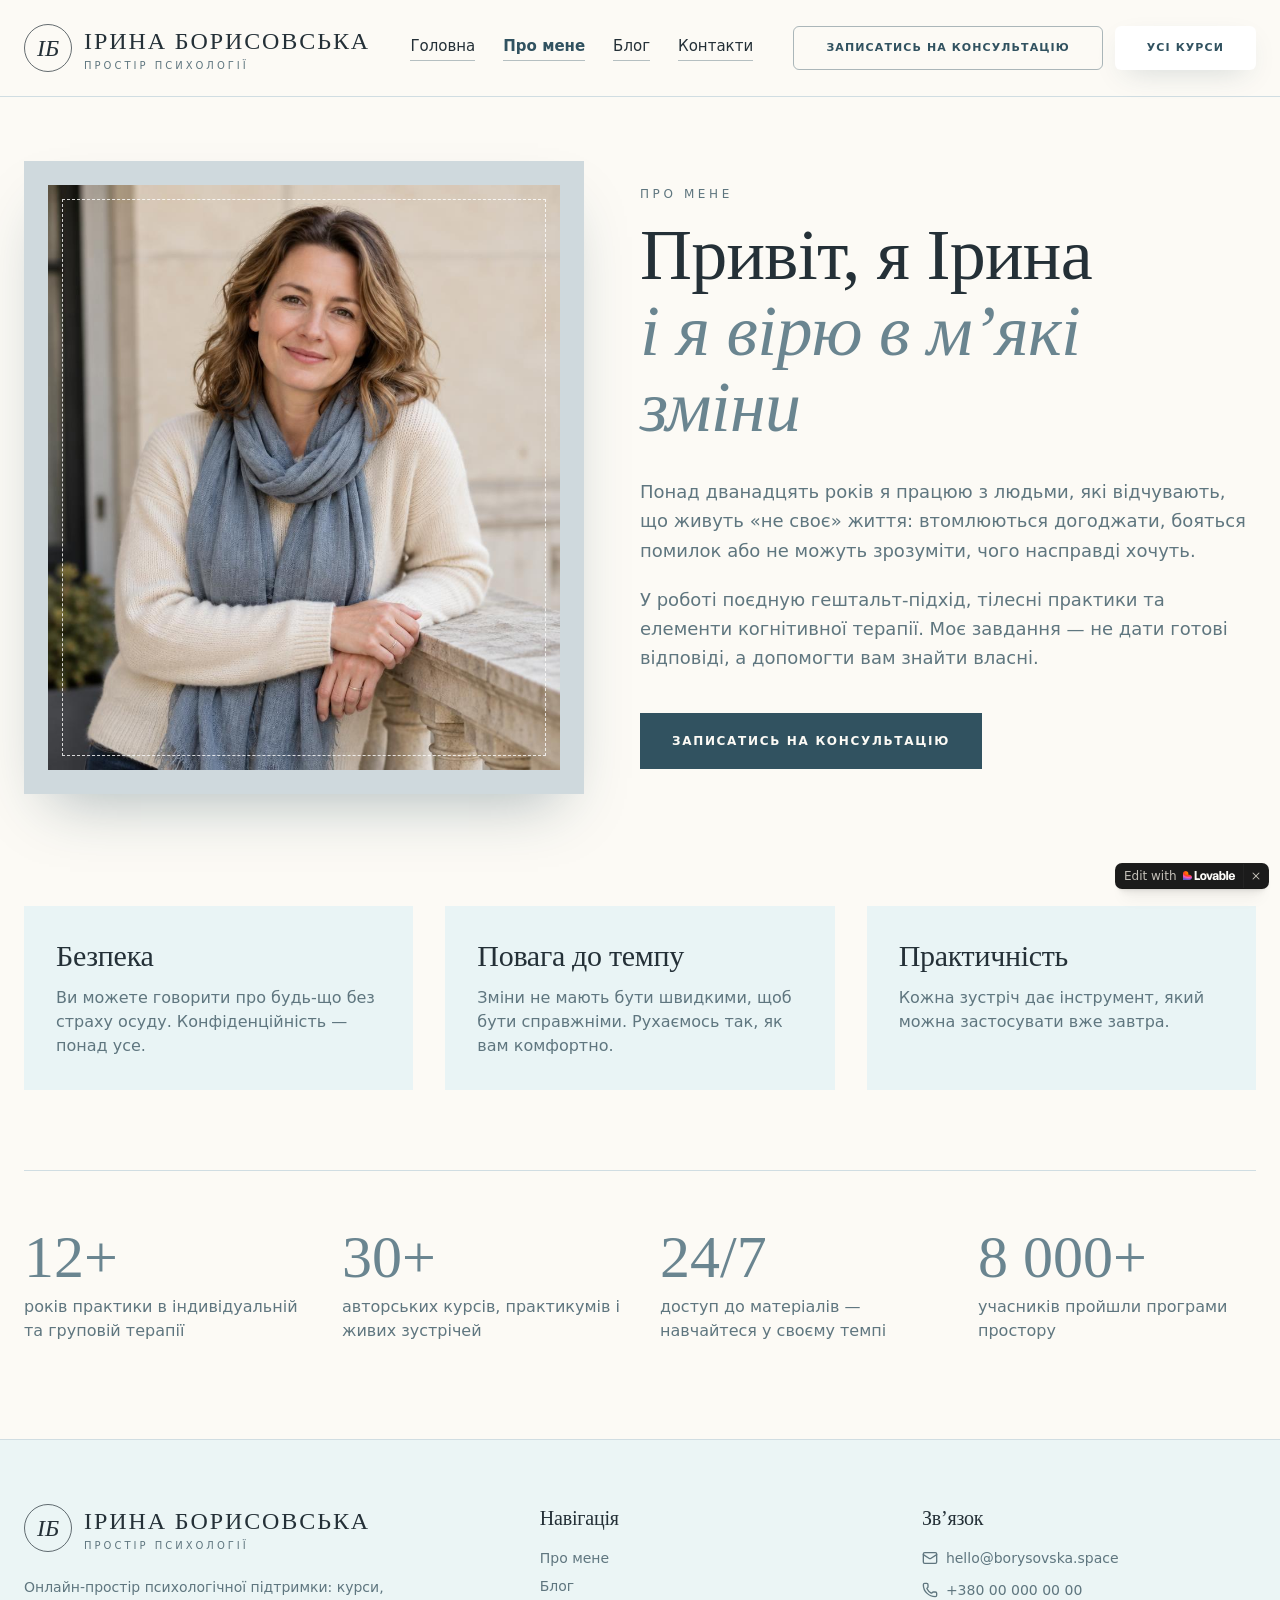
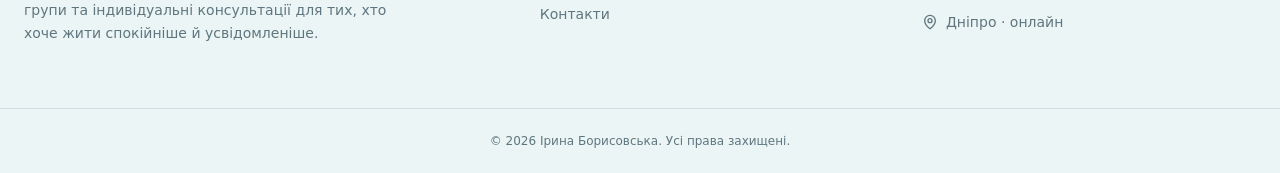
==== about.html @ 6d52e45b "Add files via upload" ====
<!DOCTYPE html><html><head><meta charset="utf-8"><meta name="download_date" content="2026-10-21T18:09:47.957Z"/><meta name="viewport" content="width=device-width, initial-scale=1"><link rel="preload" as="image" href="assets/portrait-DNn-qjuF.jpg"><link rel="stylesheet" href="../_external/fonts.googleapis.com/css2.family_Cormorant_Garamond_ital_wght_0_400_0_500_0_600_1_400_1_500_family_Manrope_wght_300_400_500_600_700_display_swap.css" data-precedence="default"><link rel="stylesheet" href="assets/styles-Bh0u7xH7.css" data-precedence="default"><title>Про мене — Ірина Борисовська, психологиня</title><meta name="description" content="Досвід, підхід і цінності психологині Ірини Борисовської."><meta property="og:title" content="Про мене — Ірина Борисовська"><meta property="og:description" content="Досвід, підхід і цінності психологині Ірини Борисовської."><meta property="og:type" content="profile"><meta name="twitter:card" content="summary_large_image"><link rel="modulepreload" href="https://misty-mindfulness-mountain.lovable.app/assets/index-BsLje7r7.js"><link rel="modulepreload" href="https://misty-mindfulness-mountain.lovable.app/assets/jsx-runtime-Cltr0gcK.js"><link rel="modulepreload" href="https://misty-mindfulness-mountain.lovable.app/assets/about-BgpJ6wwm.js"><link rel="modulepreload" href="https://misty-mindfulness-mountain.lovable.app/assets/portrait-TMvqg_kj.js"><link rel="preconnect" href="https://fonts.googleapis.com/"><link rel="preconnect" href="https://fonts.gstatic.com/" crossorigin="anonymous"><link rel="icon" href="https://misty-mindfulness-mountain.lovable.app/favicon.ico" type="image/x-icon">
<style>
	#lovable-badge {
		--badge-bg: #1b1b1b;
		--badge-text: #c5c1b9;
		--badge-text-hover: #dcdad5;
		--badge-radius: 6px;
		--badge-padding: 8px;
		--badge-gap: 6px;
		--badge-shadow: 
			0 0 0 1px rgba(0, 0, 0, 0.88),
			0 1px 0 0 rgba(0, 0, 0, 0.04),
			0 2px 2px -1px rgba(0, 0, 0, 0.08),
			0 4px 4px -2px rgba(0, 0, 0, 0.08),
			0 8px 8px -4px rgba(0, 0, 0, 0.08),
			0 16px 16px -8px rgba(0, 0, 0, 0.08);
		--badge-transition-duration: 0.2s;
		--badge-transition-easing: cubic-bezier(0.16, 1, 0.32, 1);
		--focus-color: #575ECF;
		--focus-offset: 2px;
		--focus-width: 2px;
		
		position: fixed;
		bottom: 12px;
		right: 12px;
		height: 24px;
		display: flex;
		align-items: center;
		z-index: 1000000;
		background-color: var(--badge-bg) !important;
		color: var(--badge-text) !important;
		border-radius: var(--badge-radius);
		box-shadow: var(--badge-shadow) !important;
		font-size: 12px;
		font-family: system-ui, -apple-system, BlinkMacSystemFont, 'Segoe UI', Roboto, sans-serif;
		font-weight: 400 !important;
		text-transform: none !important;
		font-feature-settings: normal !important;
		transform: translateZ(0);
		will-change: transform, opacity;
		transition: opacity var(--badge-transition-duration) var(--badge-transition-easing);
	}

	#lovable-badge.closing {
		opacity: 0;
		pointer-events: none;
	}

	#lovable-badge-cta {
		display: flex;
		align-items: baseline;
		gap: var(--badge-gap);
		box-sizing: border-box;
		padding: 4px var(--badge-padding) 0;
		height: 100%;
		color: inherit;
		text-decoration: none;
		white-space: nowrap;
		border-radius: var(--badge-radius) 0 0 var(--badge-radius);
		transition: 
			background-color var(--badge-transition-duration) ease,
			color var(--badge-transition-duration) ease,
			transform 0.1s ease;
	}

	#lovable-badge-cta:hover {
		background: rgba(255, 255, 255, 0.04);
		color: var(--badge-text-hover);
	}

	#lovable-badge-cta:active {
		transform: scale(0.98);
	}

	#lovable-badge-cta:focus {
		outline: none;
	}

	#lovable-badge-cta:focus-visible {
		outline: var(--focus-width) solid var(--focus-color);
		outline-offset: var(--focus-offset);
		z-index: 1;
	}

	#lovable-badge-text {
		line-height: 1;
	}

	/* The wordmark baseline sits at y=12 of the 16px logo; an empty 12px box
	   makes that the flex baseline so the text aligns to it on any system font. */
	#lovable-badge-logo {
		position: relative;
		display: block;
		width: 52px;
		height: 12px;
	}

	#lovable-badge-logo svg {
		position: absolute;
		top: 0;
		left: 0;
	}

	#lovable-badge-divider {
		width: 1px;
		height: 24px;
		background-color: rgba(255, 255, 255, 0.04);
		flex-shrink: 0;
	}

	#lovable-badge-close {
		width: 24px;
		height: 24px;
		min-width: 24px;
		min-height: 24px;
		cursor: pointer;
		background: none;
		border: none;
		padding: 0;
		display: flex;
		align-items: center;
		justify-content: center;
		border-radius: 0 var(--badge-radius) var(--badge-radius) 0;
		flex-shrink: 0;
		transition: 
			background-color var(--badge-transition-duration) ease,
			transform 0.1s ease;
	}

	#lovable-badge-close:hover {
		background: rgba(255, 255, 255, 0.04);
	}

	#lovable-badge-close:active {
		transform: scale(0.92);
	}

	#lovable-badge-close:focus {
		outline: none;
	}

	#lovable-badge-close:focus-visible {
		outline: var(--focus-width) solid var(--focus-color);
		outline-offset: calc(var(--focus-offset) * -1);
		z-index: 1;
	}

	#lovable-badge-close svg path {
		fill: var(--badge-text);
		transition: fill var(--badge-transition-duration) ease;
	}

	#lovable-badge-close:hover svg path {
		fill: var(--badge-text-hover);
	}

	@media (prefers-reduced-motion: reduce) {
		#lovable-badge,
		#lovable-badge-cta,
		#lovable-badge-close,
		#lovable-badge-close svg path {
			transition: none;
		}
		
		#lovable-badge-cta:active,
		#lovable-badge-close:active {
			transform: none;
		}
	}

	@media (prefers-contrast: high) {
		#lovable-badge {
			--badge-bg: #000;
			--badge-text: #fff;
			--badge-text-hover: #fff;
			border: 2px solid currentColor;
		}
		
		#lovable-badge-cta:focus-visible,
		#lovable-badge-close:focus-visible {
			outline-width: 3px;
		}
	}
</style>
<script defer="" src="flock-11qk6ba.js" data-proxy-url="/~api/analytics"></script><script defer="" src="__l5e/events.b21a279f52bb8621.js" data-artifact-kind="dwl_content_hash" data-artifact-id="39d16ef8e5ed6724a8bb5e5854dbd79f53a7425c6f8d83c9bdc339c1a304b6ae" data-commit-sha="b0ce457ad7e0b3eb6d392d38732aab4c1e151fe0" data-context-token="v1.[base64].z72KzRRkF4hYSGcHoCr5lN2mV70c3Hfq_1fJgTt6fK0"></script><meta name="twitter:title" content="Про мене — Ірина Борисовська"><meta name="twitter:description" content="Досвід, підхід і цінності психологині Ірини Борисовської."><meta property="og:image" content="https://pub-bb2e103a32db4e198524a2e9ed8f35b4.r2.dev/lovp_3m0cnpbf208s7bzf4h71asb6eb/5d639b0de8f0262d4baa340f9b2f9a90_1792600245425.png"><meta name="twitter:image" content="https://pub-bb2e103a32db4e198524a2e9ed8f35b4.r2.dev/lovp_3m0cnpbf208s7bzf4h71asb6eb/5d639b0de8f0262d4baa340f9b2f9a90_1792600245425.png"></head><body><header class="relative z-30 border-b bg-background"><div class="mx-auto flex max-w-7xl items-center justify-between gap-6 px-6 py-6"><a class="group flex items-center gap-3 text-foreground" href="index.html"><span class="flex size-12 items-center justify-center rounded-full border border-foreground/70 font-display text-2xl italic">ІБ</span><span class="flex flex-col leading-none"><span class="whitespace-nowrap font-display text-xl uppercase tracking-[0.08em] md:text-2xl">Ірина Борисовська</span><span class="mt-1 text-[10px] uppercase tracking-[0.3em] text-muted-foreground">Простір психології</span></span></a><nav class="hidden items-center gap-7 text-[15px] lg:flex"><a class="nav-link whitespace-nowrap" href="index.html">Головна</a><a class="nav-link whitespace-nowrap text-primary font-semibold" href="." data-status="active" aria-current="page">Про мене</a><a class="nav-link whitespace-nowrap" href="blog.html">Блог</a><a class="nav-link whitespace-nowrap" href="contacts.html">Контакти</a></nav><div class="hidden items-center gap-3 xl:flex"><a class="inline-flex items-center justify-center gap-2 whitespace-nowrap cursor-pointer transition-colors focus-visible:outline-none focus-visible:ring-1 focus-visible:ring-ring disabled:pointer-events-none disabled:opacity-50 disabled:cursor-not-allowed [&amp;_svg]:pointer-events-none [&amp;_svg]:size-4 [&amp;_svg]:shrink-0 border border-primary/40 bg-transparent text-primary uppercase tracking-[0.1em] text-[11px] font-semibold hover:bg-card rounded-md px-8 h-11 leading-tight" href="contacts.html">Записатись на консультацію</a><a class="inline-flex items-center justify-center gap-2 whitespace-nowrap cursor-pointer transition-colors focus-visible:outline-none focus-visible:ring-1 focus-visible:ring-ring disabled:pointer-events-none disabled:opacity-50 disabled:cursor-not-allowed [&amp;_svg]:pointer-events-none [&amp;_svg]:size-4 [&amp;_svg]:shrink-0 bg-card text-primary uppercase tracking-[0.1em] text-[11px] font-semibold shadow-soft hover:bg-accent rounded-md px-8 h-11" href="courses.html">Усі курси</a><span class="ml-2 hidden size-10 2xl:flex items-center justify-center rounded-full border border-primary/30"><svg xmlns="http://www.w3.org/2000/svg" width="24" height="24" viewBox="0 0 24 24" fill="none" stroke="currentColor" stroke-width="2" stroke-linecap="round" stroke-linejoin="round" class="lucide lucide-shopping-bag size-4" aria-hidden="true"><path d="M16 10a4 4 0 0 1-8 0"></path><path d="M3.103 6.034h17.794"></path><path d="M3.4 5.467a2 2 0 0 0-.4 1.2V20a2 2 0 0 0 2 2h14a2 2 0 0 0 2-2V6.667a2 2 0 0 0-.4-1.2l-2-2.667A2 2 0 0 0 17 2H7a2 2 0 0 0-1.6.8z"></path></svg></span><span class="hidden size-10 items-center justify-center rounded-full border border-primary/30 2xl:flex"><svg xmlns="http://www.w3.org/2000/svg" width="24" height="24" viewBox="0 0 24 24" fill="none" stroke="currentColor" stroke-width="2" stroke-linecap="round" stroke-linejoin="round" class="lucide lucide-search size-4" aria-hidden="true"><path d="m21 21-4.34-4.34"></path><circle cx="11" cy="11" r="8"></circle></svg></span><span class="hidden size-10 items-center justify-center rounded-full border border-primary/30 text-sm 2xl:flex">UA</span></div><button type="button" aria-label="Меню" class="flex size-11 items-center justify-center rounded-full border border-primary/30 lg:hidden"><svg xmlns="http://www.w3.org/2000/svg" width="24" height="24" viewBox="0 0 24 24" fill="none" stroke="currentColor" stroke-width="2" stroke-linecap="round" stroke-linejoin="round" class="lucide lucide-menu size-5" aria-hidden="true"><path d="M4 5h16"></path><path d="M4 12h16"></path><path d="M4 19h16"></path></svg></button></div></header><main><!--$--><div class="mx-auto max-w-7xl px-6 pt-16"><div class="grid items-center gap-14 lg:grid-cols-[1fr_1.1fr]"><div class="bg-frame p-6 shadow-lift"><div class="dashed-frame"><img src="assets/portrait-DNn-qjuF.jpg" alt="Ірина Борисовська" width="896" height="1024" class="aspect-[7/8] w-full object-cover"></div></div><div><p class="text-xs uppercase tracking-[0.3em] text-muted-foreground">Про мене</p><h1 class="mt-4 text-5xl leading-[1.05] md:text-7xl">Привіт, я Ірина<span class="block italic text-ink">і я вірю в м’які зміни</span></h1><div class="mt-8 space-y-5 text-lg leading-relaxed text-muted-foreground"><p>Понад дванадцять років я працюю з людьми, які відчувають, що живуть «не своє» життя: втомлюються догоджати, бояться помилок або не можуть зрозуміти, чого насправді хочуть.</p><p>У роботі поєдную гештальт-підхід, тілесні практики та елементи когнітивної терапії. Моє завдання — не дати готові відповіді, а допомогти вам знайти власні.</p></div><a class="inline-flex items-center justify-center gap-2 whitespace-nowrap cursor-pointer transition-colors focus-visible:outline-none focus-visible:ring-1 focus-visible:ring-ring disabled:pointer-events-none disabled:opacity-50 disabled:cursor-not-allowed [&amp;_svg]:pointer-events-none [&amp;_svg]:size-4 [&amp;_svg]:shrink-0 rounded-none bg-primary text-primary-foreground uppercase tracking-[0.14em] text-xs font-semibold hover:bg-primary/90 h-14 px-8 mt-10" href="contacts.html">Записатись на консультацію</a></div></div><section class="mt-28 grid gap-8 md:grid-cols-3"><div class="bg-secondary/70 p-8"><h2 class="text-3xl">Безпека</h2><p class="mt-3 text-muted-foreground">Ви можете говорити про будь-що без страху осуду. Конфіденційність — понад усе.</p></div><div class="bg-secondary/70 p-8"><h2 class="text-3xl">Повага до темпу</h2><p class="mt-3 text-muted-foreground">Зміни не мають бути швидкими, щоб бути справжніми. Рухаємось так, як вам комфортно.</p></div><div class="bg-secondary/70 p-8"><h2 class="text-3xl">Практичність</h2><p class="mt-3 text-muted-foreground">Кожна зустріч дає інструмент, який можна застосувати вже завтра.</p></div></section><section class="mt-20 grid gap-10 border-t pt-14 sm:grid-cols-2 lg:grid-cols-4"><div><div class="font-display text-6xl text-ink">12+</div><p class="mt-2 text-muted-foreground">років практики в індивідуальній та груповій терапії</p></div><div><div class="font-display text-6xl text-ink">30+</div><p class="mt-2 text-muted-foreground">авторських курсів, практикумів і живих зустрічей</p></div><div><div class="font-display text-6xl text-ink">24/7</div><p class="mt-2 text-muted-foreground">доступ до матеріалів — навчайтеся у своєму темпі</p></div><div><div class="font-display text-6xl text-ink">8 000+</div><p class="mt-2 text-muted-foreground">учасників пройшли програми простору</p></div></section></div><script>(function(a,f){let l;try{l=JSON.parse(sessionStorage.getItem(a)||"{}")}catch{return}const n=l?.[f||history.state?.__TSR_key];let c=!1;for(const t in n){const e=n[t],o=e?.scrollX,s=e?.scrollY;if(Number.isFinite(o)&&Number.isFinite(s)){if(t==="window")scrollTo(o,s),c=!0;else if(t)try{const r=document.querySelector(t);r&&(r.scrollLeft=o,r.scrollTop=s)}catch{}}}if(c)return;const i=location.hash.slice(1);if(i){const t=history.state?.__hashScrollIntoViewOptions??!0;if(t){const e=document.getElementById(i);e&&e.scrollIntoView(t)}return}scrollTo(0,0)})("tsr-scroll-restoration-v1_3");document.currentScript.remove()</script><!--/$--></main><footer class="mt-24 border-t bg-secondary/60"><div class="mx-auto grid max-w-7xl gap-12 px-6 py-16 md:grid-cols-[1.4fr_1fr_1fr]"><div><a class="group flex items-center gap-3 text-foreground" href="index.html"><span class="flex size-12 items-center justify-center rounded-full border border-foreground/70 font-display text-2xl italic">ІБ</span><span class="flex flex-col leading-none"><span class="whitespace-nowrap font-display text-xl uppercase tracking-[0.08em] md:text-2xl">Ірина Борисовська</span><span class="mt-1 text-[10px] uppercase tracking-[0.3em] text-muted-foreground">Простір психології</span></span></a><p class="mt-6 max-w-sm text-sm leading-relaxed text-muted-foreground">Онлайн-простір психологічної підтримки: курси, групи та індивідуальні консультації для тих, хто хоче жити спокійніше й усвідомленіше.</p></div><div><h4 class="text-xl">Навігація</h4><ul class="mt-4 space-y-2 text-sm text-muted-foreground"><li><a class="hover:text-primary active" href="." data-status="active" aria-current="page">Про мене</a></li><li><a class="hover:text-primary" href="blog.html">Блог</a></li><li><a class="hover:text-primary" href="contacts.html">Контакти</a></li></ul></div><div><h4 class="text-xl">Зв’язок</h4><ul class="mt-4 space-y-3 text-sm text-muted-foreground"><li class="flex items-center gap-2"><svg xmlns="http://www.w3.org/2000/svg" width="24" height="24" viewBox="0 0 24 24" fill="none" stroke="currentColor" stroke-width="2" stroke-linecap="round" stroke-linejoin="round" class="lucide lucide-mail size-4" aria-hidden="true"><path d="m22 7-8.991 5.727a2 2 0 0 1-2.009 0L2 7"></path><rect x="2" y="4" width="20" height="16" rx="2"></rect></svg>hello@borysovska.space</li><li class="flex items-center gap-2"><svg xmlns="http://www.w3.org/2000/svg" width="24" height="24" viewBox="0 0 24 24" fill="none" stroke="currentColor" stroke-width="2" stroke-linecap="round" stroke-linejoin="round" class="lucide lucide-phone size-4" aria-hidden="true"><path d="M13.832 16.568a1 1 0 0 0 1.213-.303l.355-.465A2 2 0 0 1 17 15h3a2 2 0 0 1 2 2v3a2 2 0 0 1-2 2A18 18 0 0 1 2 4a2 2 0 0 1 2-2h3a2 2 0 0 1 2 2v3a2 2 0 0 1-.8 1.6l-.468.351a1 1 0 0 0-.292 1.233 14 14 0 0 0 6.392 6.384"></path></svg>+380 00 000 00 00</li><li class="flex items-center gap-2"><svg xmlns="http://www.w3.org/2000/svg" width="24" height="24" viewBox="0 0 24 24" fill="none" stroke="currentColor" stroke-width="2" stroke-linecap="round" stroke-linejoin="round" class="lucide lucide-map-pin size-4" aria-hidden="true"><path d="M20 10c0 4.993-5.539 10.193-7.399 11.799a1 1 0 0 1-1.202 0C9.539 20.193 4 14.993 4 10a8 8 0 0 1 16 0"></path><circle cx="12" cy="10" r="3"></circle></svg>Дніпро · онлайн</li></ul></div></div><div class="border-t py-6 text-center text-xs text-muted-foreground">© <!-- -->2026<!-- --> <!-- -->Ірина Борисовська<!-- -->. Усі права захищені.</div></footer><section aria-label="Notifications alt+T" tabindex="-1" aria-live="polite" aria-relevant="additions text" aria-atomic="false"></section><script data-tsr-stream-part="">(self.$R=self.$R||{})["tsr"]=[];self.$_TSR={h(){this.hydrated=!0,this.c()},e(){this.streamEnded=!0,this.c()},c(){this.hydrated&&this.streamEnded&&(delete self.$_TSR,delete self.$R.tsr)},p(e){this.initialized?e():this.buffer.push(e)},buffer:[]};$_TSR.router=($R=>$R[0]={manifest:$R[1]={routes:$R[2]={__root__:$R[3]={preloads:$R[4]=["/assets/index-BsLje7r7.js","/assets/jsx-runtime-Cltr0gcK.js"],scripts:$R[5]=[$R[6]={attrs:$R[7]={type:"module",async:!0,src:"/assets/index-BsLje7r7.js"}}]},"/about":$R[8]={preloads:$R[9]=["/assets/about-BgpJ6wwm.js","/assets/portrait-TMvqg_kj.js"]}}},matches:$R[10]=[$R[11]={i:"__root__�",u:1792606221309,s:"success",ssr:!0},$R[12]={i:"�about�about",u:1792606221309,s:"success",ssr:!0}]})($R["tsr"]);$_TSR.e();{let s=document.currentScript,p;while((p=s.previousElementSibling)&&p.hasAttribute('data-tsr-stream-part'))p.remove();s.remove()}</script><script type="module" async="" src="assets/index-BsLje7r7.js"></script><script>document.currentScript.remove();/*$tsr-stream-boundary*/</script>
<aside id="lovable-badge" role="complementary" dir="ltr" lang="en" aria-label="Edit with Lovable">
	<a id="lovable-badge-cta" target="_blank" href="https://lovable.dev/projects/lovp_3m0cnpbf208s7bzf4h71asb6eb" rel="noopener nofollow" aria-label="Edit with Lovable">
		<span id="lovable-badge-text">Edit with</span>
		<span id="lovable-badge-logo"><svg xmlns="http://www.w3.org/2000/svg" width="52" height="16" fill="none" viewBox="0 0 52 16">
  <path fill="#FCFBF8" fill-rule="evenodd" d="M20.318 5.25c.643 0 1.206.14 1.69.418a2.81 2.81 0 0 1 1.118 1.191c.266.513.4 1.115.4 1.807s-.134 1.296-.4 1.812a2.81 2.81 0 0 1-1.118 1.193c-.484.278-1.047.418-1.69.418s-1.208-.14-1.695-.418a2.85 2.85 0 0 1-1.125-1.193c-.262-.516-.393-1.12-.393-1.812s.131-1.294.393-1.807a2.848 2.848 0 0 1 1.125-1.191c.487-.279 1.052-.418 1.695-.418Zm0 1.425c-.27 0-.504.076-.7.228-.193.147-.34.37-.443.67-.102.295-.153.66-.153 1.093 0 .435.05.801.153 1.1.102.3.25.524.443.676.196.147.43.22.7.22.27 0 .502-.073.694-.22.193-.152.341-.375.443-.67.103-.299.153-.667.153-1.106 0-.65-.112-1.145-.337-1.481a1.08 1.08 0 0 0-.953-.51ZM32.7 5.25c.61 0 1.127.1 1.549.3.422.197.74.48.953.849.217.368.325.809.325 1.32v2.704c0 .29.02.562.062.812.044.245.108.4.19.466V12h-1.935a5.895 5.895 0 0 1-.105-.684 7.745 7.745 0 0 1-.02-.228 2.293 2.293 0 0 1-.151.203c-.205.242-.47.437-.793.584-.32.143-.685.215-1.094.215-.406 0-.77-.08-1.094-.24a1.845 1.845 0 0 1-.756-.682 1.984 1.984 0 0 1-.27-1.045c0-.606.178-1.069.535-1.388.356-.324.87-.534 1.542-.633l1.125-.16c.225-.032.403-.074.534-.123a.622.622 0 0 0 .288-.196.549.549 0 0 0 .093-.327.65.65 0 0 0-.11-.367.702.702 0 0 0-.32-.27c-.14-.07-.31-.105-.51-.105-.32 0-.576.083-.768.251-.193.164-.298.39-.314.676h-1.923c.016-.434.147-.82.393-1.155.25-.34.596-.604 1.039-.792.442-.189.954-.283 1.535-.283Zm.99 3.498a.98.98 0 0 1-.215.14 2.49 2.49 0 0 1-.584.178l-.473.092c-.315.061-.553.156-.713.283-.155.127-.233.305-.233.534 0 .23.084.412.252.547.168.135.383.203.645.203s.494-.058.694-.173c.201-.118.355-.282.461-.49.11-.21.166-.448.166-.714v-.6Zm4.526-2.375c.065-.125.138-.243.221-.349.197-.25.437-.44.719-.571.282-.135.6-.203.952-.203.528 0 .988.138 1.377.412.389.275.688.67.896 1.186.21.512.314 1.12.314 1.824 0 .7-.107 1.309-.32 1.825-.213.512-.518.906-.915 1.18-.393.275-.854.412-1.383.412-.352 0-.667-.062-.946-.184a1.832 1.832 0 0 1-.7-.554 2.2 2.2 0 0 1-.234-.383V12h-1.843V3h1.862v3.373Zm1.284.296c-.274 0-.51.085-.707.253-.192.163-.338.397-.436.7a3.376 3.376 0 0 0-.148 1.05c0 .406.05.759.148 1.058.098.299.243.53.436.694.197.164.433.246.707.246.279 0 .512-.082.7-.246.193-.164.336-.395.43-.694.099-.3.148-.652.148-1.058 0-.405-.05-.757-.147-1.056-.095-.299-.238-.53-.43-.694a1.015 1.015 0 0 0-.7-.253Zm9.416-1.419c.602 0 1.136.131 1.604.393.466.262.829.643 1.086 1.143.263.5.394 1.097.394 1.794 0 .25-.002.449-.006.596H47.51c.018.288.071.538.164.75a1.3 1.3 0 0 0 .491.596c.214.13.465.196.757.196.319 0 .583-.082.792-.246.209-.167.34-.403.393-.706h1.862a2.48 2.48 0 0 1-.485 1.235 2.54 2.54 0 0 1-1.051.805c-.439.188-.949.283-1.53.283-.655 0-1.225-.125-1.708-.375a2.672 2.672 0 0 1-1.13-1.143c-.267-.508-.4-1.137-.4-1.887 0-.712.14-1.327.418-1.843a2.86 2.86 0 0 1 1.155-1.186c.491-.27 1.051-.405 1.678-.405Zm-.044 1.345c-.274 0-.516.068-.725.203a1.29 1.29 0 0 0-.479.59 2.045 2.045 0 0 0-.132.498h2.562a1.873 1.873 0 0 0-.138-.602 1.061 1.061 0 0 0-.418-.516 1.243 1.243 0 0 0-.67-.173Z" clip-rule="evenodd"></path>
  <path fill="#FCFBF8" d="m26.605 9.995 1.342-4.566h1.924L27.628 12h-2.07l-2.33-6.57h1.98l1.397 4.565Zm-13.013.143h2.256c1.632 0 1.421 1.837 1.418 1.861h-5.603V3h1.93v7.138Zm31.516 1.861h-1.862V3h1.862v8.999Z"></path>
  <path fill="url(#a)" fill-rule="evenodd" d="M2.7 3c1.492 0 2.7 1.192 2.7 2.663v1.012h.9c1.49 0 2.7 1.192 2.7 2.662S7.791 12 6.3 12H0V5.663C0 4.193 1.209 3 2.7 3Z" clip-rule="evenodd"></path>
  <defs>
    <radialGradient id="a" cx="0" cy="0" r="1" gradientTransform="matrix(-1.54236 7.07838 -10.231 -2.15602 4.627 5.022)" gradientUnits="userSpaceOnUse">
      <stop offset=".106" stop-color="#FE7B02"></stop>
      <stop offset=".394" stop-color="#FE3F21"></stop>
      <stop offset=".608" stop-color="#F858BC"></stop>
      <stop offset=".929" stop-color="#575ECF"></stop>
    </radialGradient>
  </defs>
</svg>

</span>
	</a>
	
	<span id="lovable-badge-divider" aria-hidden="true"></span>
	
	<button id="lovable-badge-close" aria-label="Dismiss" title="Dismiss" type="button">
		<svg xmlns="http://www.w3.org/2000/svg" width="16" height="16" fill="none" viewBox="0 0 16 16" aria-hidden="true">
			<path d="M10.646 4.646a.5.5 0 1 1 .707.708L8.707 8l2.646 2.646a.5.5 0 1 1-.707.707L8 8.707l-2.646 2.646a.5.5 0 1 1-.708-.707L7.293 8 4.646 5.354a.5.5 0 1 1 .708-.708L8 7.293l2.646-2.647Z"></path>
		</svg>
	</button>
</aside>
<script>
	(() => {
		if (window.self !== window.top || navigator.userAgent.includes('puppeteer')) {
			const badge = document.querySelector('#lovable-badge');
			if (badge) {
				badge.style.display = 'none';
			}
			return;
		}

		const closeButton = document.querySelector('#lovable-badge-close');
		if (closeButton) {
			closeButton.addEventListener('click', function(event) {
				event.preventDefault();
				event.stopPropagation();
				const badge = document.querySelector('#lovable-badge');
				if (badge) {
					badge.classList.add('closing');
					setTimeout(function() {
						if (badge) {
							badge.style.display = 'none';
						}
					}, 240);
				}
			});
		}
	})();
</script>
</body>
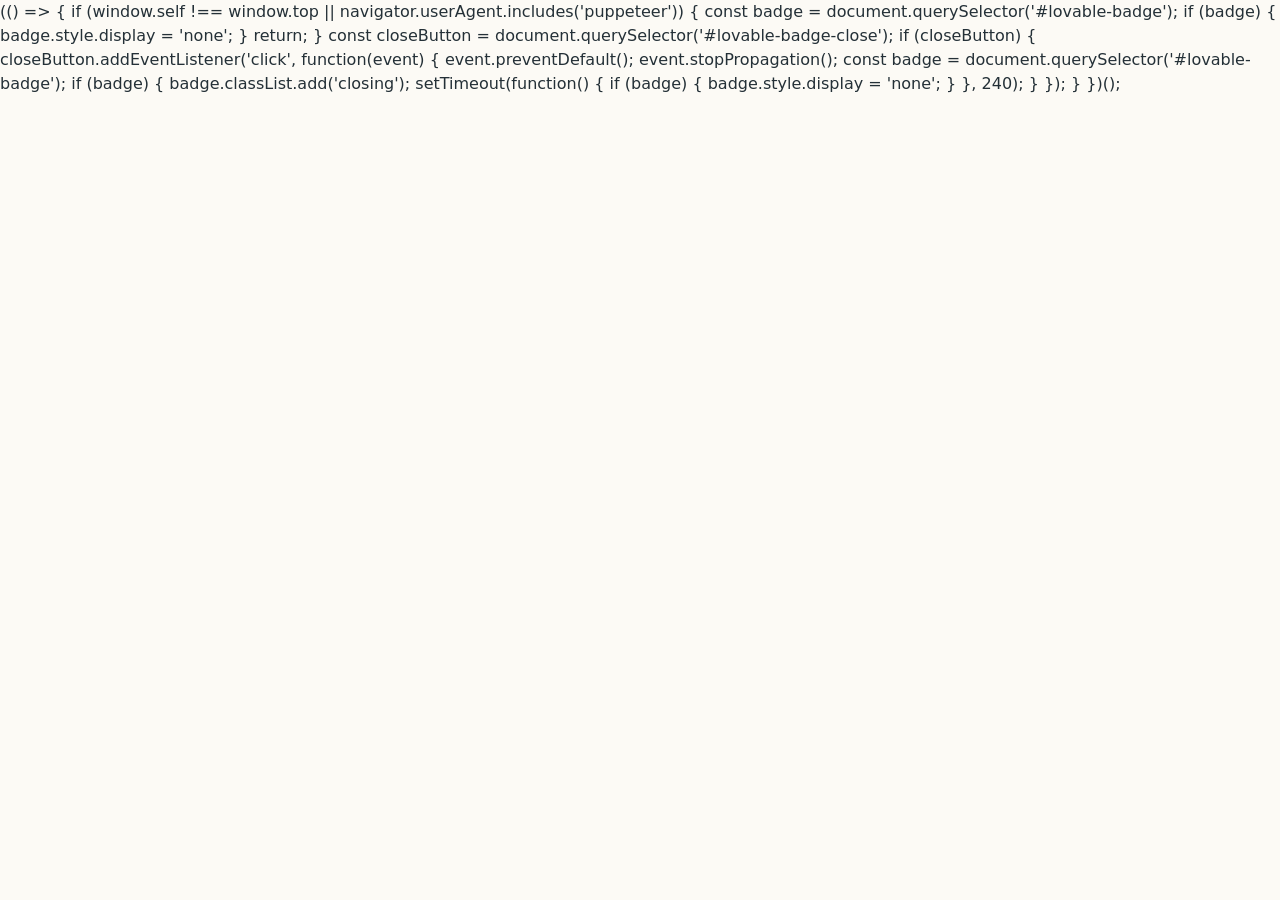
==== commit 3d3d1842: "Update about.html" ====
--- a/about.html
+++ b/about.html
@@ -1,217 +1,5 @@
 <!DOCTYPE html><html><head><meta charset="utf-8"><meta name="download_date" content="2026-10-21T18:09:47.957Z"/><meta name="viewport" content="width=device-width, initial-scale=1"><link rel="preload" as="image" href="assets/portrait-DNn-qjuF.jpg"><link rel="stylesheet" href="../_external/fonts.googleapis.com/css2.family_Cormorant_Garamond_ital_wght_0_400_0_500_0_600_1_400_1_500_family_Manrope_wght_300_400_500_600_700_display_swap.css" data-precedence="default"><link rel="stylesheet" href="assets/styles-Bh0u7xH7.css" data-precedence="default"><title>Про мене — Ірина Борисовська, психологиня</title><meta name="description" content="Досвід, підхід і цінності психологині Ірини Борисовської."><meta property="og:title" content="Про мене — Ірина Борисовська"><meta property="og:description" content="Досвід, підхід і цінності психологині Ірини Борисовської."><meta property="og:type" content="profile"><meta name="twitter:card" content="summary_large_image"><link rel="modulepreload" href="https://misty-mindfulness-mountain.lovable.app/assets/index-BsLje7r7.js"><link rel="modulepreload" href="https://misty-mindfulness-mountain.lovable.app/assets/jsx-runtime-Cltr0gcK.js"><link rel="modulepreload" href="https://misty-mindfulness-mountain.lovable.app/assets/about-BgpJ6wwm.js"><link rel="modulepreload" href="https://misty-mindfulness-mountain.lovable.app/assets/portrait-TMvqg_kj.js"><link rel="preconnect" href="https://fonts.googleapis.com/"><link rel="preconnect" href="https://fonts.gstatic.com/" crossorigin="anonymous"><link rel="icon" href="https://misty-mindfulness-mountain.lovable.app/favicon.ico" type="image/x-icon">
-<style>
-	#lovable-badge {
-		--badge-bg: #1b1b1b;
-		--badge-text: #c5c1b9;
-		--badge-text-hover: #dcdad5;
-		--badge-radius: 6px;
-		--badge-padding: 8px;
-		--badge-gap: 6px;
-		--badge-shadow: 
-			0 0 0 1px rgba(0, 0, 0, 0.88),
-			0 1px 0 0 rgba(0, 0, 0, 0.04),
-			0 2px 2px -1px rgba(0, 0, 0, 0.08),
-			0 4px 4px -2px rgba(0, 0, 0, 0.08),
-			0 8px 8px -4px rgba(0, 0, 0, 0.08),
-			0 16px 16px -8px rgba(0, 0, 0, 0.08);
-		--badge-transition-duration: 0.2s;
-		--badge-transition-easing: cubic-bezier(0.16, 1, 0.32, 1);
-		--focus-color: #575ECF;
-		--focus-offset: 2px;
-		--focus-width: 2px;
-		
-		position: fixed;
-		bottom: 12px;
-		right: 12px;
-		height: 24px;
-		display: flex;
-		align-items: center;
-		z-index: 1000000;
-		background-color: var(--badge-bg) !important;
-		color: var(--badge-text) !important;
-		border-radius: var(--badge-radius);
-		box-shadow: var(--badge-shadow) !important;
-		font-size: 12px;
-		font-family: system-ui, -apple-system, BlinkMacSystemFont, 'Segoe UI', Roboto, sans-serif;
-		font-weight: 400 !important;
-		text-transform: none !important;
-		font-feature-settings: normal !important;
-		transform: translateZ(0);
-		will-change: transform, opacity;
-		transition: opacity var(--badge-transition-duration) var(--badge-transition-easing);
-	}
 
-	#lovable-badge.closing {
-		opacity: 0;
-		pointer-events: none;
-	}
-
-	#lovable-badge-cta {
-		display: flex;
-		align-items: baseline;
-		gap: var(--badge-gap);
-		box-sizing: border-box;
-		padding: 4px var(--badge-padding) 0;
-		height: 100%;
-		color: inherit;
-		text-decoration: none;
-		white-space: nowrap;
-		border-radius: var(--badge-radius) 0 0 var(--badge-radius);
-		transition: 
-			background-color var(--badge-transition-duration) ease,
-			color var(--badge-transition-duration) ease,
-			transform 0.1s ease;
-	}
-
-	#lovable-badge-cta:hover {
-		background: rgba(255, 255, 255, 0.04);
-		color: var(--badge-text-hover);
-	}
-
-	#lovable-badge-cta:active {
-		transform: scale(0.98);
-	}
-
-	#lovable-badge-cta:focus {
-		outline: none;
-	}
-
-	#lovable-badge-cta:focus-visible {
-		outline: var(--focus-width) solid var(--focus-color);
-		outline-offset: var(--focus-offset);
-		z-index: 1;
-	}
-
-	#lovable-badge-text {
-		line-height: 1;
-	}
-
-	/* The wordmark baseline sits at y=12 of the 16px logo; an empty 12px box
-	   makes that the flex baseline so the text aligns to it on any system font. */
-	#lovable-badge-logo {
-		position: relative;
-		display: block;
-		width: 52px;
-		height: 12px;
-	}
-
-	#lovable-badge-logo svg {
-		position: absolute;
-		top: 0;
-		left: 0;
-	}
-
-	#lovable-badge-divider {
-		width: 1px;
-		height: 24px;
-		background-color: rgba(255, 255, 255, 0.04);
-		flex-shrink: 0;
-	}
-
-	#lovable-badge-close {
-		width: 24px;
-		height: 24px;
-		min-width: 24px;
-		min-height: 24px;
-		cursor: pointer;
-		background: none;
-		border: none;
-		padding: 0;
-		display: flex;
-		align-items: center;
-		justify-content: center;
-		border-radius: 0 var(--badge-radius) var(--badge-radius) 0;
-		flex-shrink: 0;
-		transition: 
-			background-color var(--badge-transition-duration) ease,
-			transform 0.1s ease;
-	}
-
-	#lovable-badge-close:hover {
-		background: rgba(255, 255, 255, 0.04);
-	}
-
-	#lovable-badge-close:active {
-		transform: scale(0.92);
-	}
-
-	#lovable-badge-close:focus {
-		outline: none;
-	}
-
-	#lovable-badge-close:focus-visible {
-		outline: var(--focus-width) solid var(--focus-color);
-		outline-offset: calc(var(--focus-offset) * -1);
-		z-index: 1;
-	}
-
-	#lovable-badge-close svg path {
-		fill: var(--badge-text);
-		transition: fill var(--badge-transition-duration) ease;
-	}
-
-	#lovable-badge-close:hover svg path {
-		fill: var(--badge-text-hover);
-	}
-
-	@media (prefers-reduced-motion: reduce) {
-		#lovable-badge,
-		#lovable-badge-cta,
-		#lovable-badge-close,
-		#lovable-badge-close svg path {
-			transition: none;
-		}
-		
-		#lovable-badge-cta:active,
-		#lovable-badge-close:active {
-			transform: none;
-		}
-	}
-
-	@media (prefers-contrast: high) {
-		#lovable-badge {
-			--badge-bg: #000;
-			--badge-text: #fff;
-			--badge-text-hover: #fff;
-			border: 2px solid currentColor;
-		}
-		
-		#lovable-badge-cta:focus-visible,
-		#lovable-badge-close:focus-visible {
-			outline-width: 3px;
-		}
-	}
-</style>
-<script defer="" src="flock-11qk6ba.js" data-proxy-url="/~api/analytics"></script><script defer="" src="__l5e/events.b21a279f52bb8621.js" data-artifact-kind="dwl_content_hash" data-artifact-id="39d16ef8e5ed6724a8bb5e5854dbd79f53a7425c6f8d83c9bdc339c1a304b6ae" data-commit-sha="b0ce457ad7e0b3eb6d392d38732aab4c1e151fe0" data-context-token="v1.[base64].z72KzRRkF4hYSGcHoCr5lN2mV70c3Hfq_1fJgTt6fK0"></script><meta name="twitter:title" content="Про мене — Ірина Борисовська"><meta name="twitter:description" content="Досвід, підхід і цінності психологині Ірини Борисовської."><meta property="og:image" content="https://pub-bb2e103a32db4e198524a2e9ed8f35b4.r2.dev/lovp_3m0cnpbf208s7bzf4h71asb6eb/5d639b0de8f0262d4baa340f9b2f9a90_1792600245425.png"><meta name="twitter:image" content="https://pub-bb2e103a32db4e198524a2e9ed8f35b4.r2.dev/lovp_3m0cnpbf208s7bzf4h71asb6eb/5d639b0de8f0262d4baa340f9b2f9a90_1792600245425.png"></head><body><header class="relative z-30 border-b bg-background"><div class="mx-auto flex max-w-7xl items-center justify-between gap-6 px-6 py-6"><a class="group flex items-center gap-3 text-foreground" href="index.html"><span class="flex size-12 items-center justify-center rounded-full border border-foreground/70 font-display text-2xl italic">ІБ</span><span class="flex flex-col leading-none"><span class="whitespace-nowrap font-display text-xl uppercase tracking-[0.08em] md:text-2xl">Ірина Борисовська</span><span class="mt-1 text-[10px] uppercase tracking-[0.3em] text-muted-foreground">Простір психології</span></span></a><nav class="hidden items-center gap-7 text-[15px] lg:flex"><a class="nav-link whitespace-nowrap" href="index.html">Головна</a><a class="nav-link whitespace-nowrap text-primary font-semibold" href="." data-status="active" aria-current="page">Про мене</a><a class="nav-link whitespace-nowrap" href="blog.html">Блог</a><a class="nav-link whitespace-nowrap" href="contacts.html">Контакти</a></nav><div class="hidden items-center gap-3 xl:flex"><a class="inline-flex items-center justify-center gap-2 whitespace-nowrap cursor-pointer transition-colors focus-visible:outline-none focus-visible:ring-1 focus-visible:ring-ring disabled:pointer-events-none disabled:opacity-50 disabled:cursor-not-allowed [&amp;_svg]:pointer-events-none [&amp;_svg]:size-4 [&amp;_svg]:shrink-0 border border-primary/40 bg-transparent text-primary uppercase tracking-[0.1em] text-[11px] font-semibold hover:bg-card rounded-md px-8 h-11 leading-tight" href="contacts.html">Записатись на консультацію</a><a class="inline-flex items-center justify-center gap-2 whitespace-nowrap cursor-pointer transition-colors focus-visible:outline-none focus-visible:ring-1 focus-visible:ring-ring disabled:pointer-events-none disabled:opacity-50 disabled:cursor-not-allowed [&amp;_svg]:pointer-events-none [&amp;_svg]:size-4 [&amp;_svg]:shrink-0 bg-card text-primary uppercase tracking-[0.1em] text-[11px] font-semibold shadow-soft hover:bg-accent rounded-md px-8 h-11" href="courses.html">Усі курси</a><span class="ml-2 hidden size-10 2xl:flex items-center justify-center rounded-full border border-primary/30"><svg xmlns="http://www.w3.org/2000/svg" width="24" height="24" viewBox="0 0 24 24" fill="none" stroke="currentColor" stroke-width="2" stroke-linecap="round" stroke-linejoin="round" class="lucide lucide-shopping-bag size-4" aria-hidden="true"><path d="M16 10a4 4 0 0 1-8 0"></path><path d="M3.103 6.034h17.794"></path><path d="M3.4 5.467a2 2 0 0 0-.4 1.2V20a2 2 0 0 0 2 2h14a2 2 0 0 0 2-2V6.667a2 2 0 0 0-.4-1.2l-2-2.667A2 2 0 0 0 17 2H7a2 2 0 0 0-1.6.8z"></path></svg></span><span class="hidden size-10 items-center justify-center rounded-full border border-primary/30 2xl:flex"><svg xmlns="http://www.w3.org/2000/svg" width="24" height="24" viewBox="0 0 24 24" fill="none" stroke="currentColor" stroke-width="2" stroke-linecap="round" stroke-linejoin="round" class="lucide lucide-search size-4" aria-hidden="true"><path d="m21 21-4.34-4.34"></path><circle cx="11" cy="11" r="8"></circle></svg></span><span class="hidden size-10 items-center justify-center rounded-full border border-primary/30 text-sm 2xl:flex">UA</span></div><button type="button" aria-label="Меню" class="flex size-11 items-center justify-center rounded-full border border-primary/30 lg:hidden"><svg xmlns="http://www.w3.org/2000/svg" width="24" height="24" viewBox="0 0 24 24" fill="none" stroke="currentColor" stroke-width="2" stroke-linecap="round" stroke-linejoin="round" class="lucide lucide-menu size-5" aria-hidden="true"><path d="M4 5h16"></path><path d="M4 12h16"></path><path d="M4 19h16"></path></svg></button></div></header><main><!--$--><div class="mx-auto max-w-7xl px-6 pt-16"><div class="grid items-center gap-14 lg:grid-cols-[1fr_1.1fr]"><div class="bg-frame p-6 shadow-lift"><div class="dashed-frame"><img src="assets/portrait-DNn-qjuF.jpg" alt="Ірина Борисовська" width="896" height="1024" class="aspect-[7/8] w-full object-cover"></div></div><div><p class="text-xs uppercase tracking-[0.3em] text-muted-foreground">Про мене</p><h1 class="mt-4 text-5xl leading-[1.05] md:text-7xl">Привіт, я Ірина<span class="block italic text-ink">і я вірю в м’які зміни</span></h1><div class="mt-8 space-y-5 text-lg leading-relaxed text-muted-foreground"><p>Понад дванадцять років я працюю з людьми, які відчувають, що живуть «не своє» життя: втомлюються догоджати, бояться помилок або не можуть зрозуміти, чого насправді хочуть.</p><p>У роботі поєдную гештальт-підхід, тілесні практики та елементи когнітивної терапії. Моє завдання — не дати готові відповіді, а допомогти вам знайти власні.</p></div><a class="inline-flex items-center justify-center gap-2 whitespace-nowrap cursor-pointer transition-colors focus-visible:outline-none focus-visible:ring-1 focus-visible:ring-ring disabled:pointer-events-none disabled:opacity-50 disabled:cursor-not-allowed [&amp;_svg]:pointer-events-none [&amp;_svg]:size-4 [&amp;_svg]:shrink-0 rounded-none bg-primary text-primary-foreground uppercase tracking-[0.14em] text-xs font-semibold hover:bg-primary/90 h-14 px-8 mt-10" href="contacts.html">Записатись на консультацію</a></div></div><section class="mt-28 grid gap-8 md:grid-cols-3"><div class="bg-secondary/70 p-8"><h2 class="text-3xl">Безпека</h2><p class="mt-3 text-muted-foreground">Ви можете говорити про будь-що без страху осуду. Конфіденційність — понад усе.</p></div><div class="bg-secondary/70 p-8"><h2 class="text-3xl">Повага до темпу</h2><p class="mt-3 text-muted-foreground">Зміни не мають бути швидкими, щоб бути справжніми. Рухаємось так, як вам комфортно.</p></div><div class="bg-secondary/70 p-8"><h2 class="text-3xl">Практичність</h2><p class="mt-3 text-muted-foreground">Кожна зустріч дає інструмент, який можна застосувати вже завтра.</p></div></section><section class="mt-20 grid gap-10 border-t pt-14 sm:grid-cols-2 lg:grid-cols-4"><div><div class="font-display text-6xl text-ink">12+</div><p class="mt-2 text-muted-foreground">років практики в індивідуальній та груповій терапії</p></div><div><div class="font-display text-6xl text-ink">30+</div><p class="mt-2 text-muted-foreground">авторських курсів, практикумів і живих зустрічей</p></div><div><div class="font-display text-6xl text-ink">24/7</div><p class="mt-2 text-muted-foreground">доступ до матеріалів — навчайтеся у своєму темпі</p></div><div><div class="font-display text-6xl text-ink">8 000+</div><p class="mt-2 text-muted-foreground">учасників пройшли програми простору</p></div></section></div><script>(function(a,f){let l;try{l=JSON.parse(sessionStorage.getItem(a)||"{}")}catch{return}const n=l?.[f||history.state?.__TSR_key];let c=!1;for(const t in n){const e=n[t],o=e?.scrollX,s=e?.scrollY;if(Number.isFinite(o)&&Number.isFinite(s)){if(t==="window")scrollTo(o,s),c=!0;else if(t)try{const r=document.querySelector(t);r&&(r.scrollLeft=o,r.scrollTop=s)}catch{}}}if(c)return;const i=location.hash.slice(1);if(i){const t=history.state?.__hashScrollIntoViewOptions??!0;if(t){const e=document.getElementById(i);e&&e.scrollIntoView(t)}return}scrollTo(0,0)})("tsr-scroll-restoration-v1_3");document.currentScript.remove()</script><!--/$--></main><footer class="mt-24 border-t bg-secondary/60"><div class="mx-auto grid max-w-7xl gap-12 px-6 py-16 md:grid-cols-[1.4fr_1fr_1fr]"><div><a class="group flex items-center gap-3 text-foreground" href="index.html"><span class="flex size-12 items-center justify-center rounded-full border border-foreground/70 font-display text-2xl italic">ІБ</span><span class="flex flex-col leading-none"><span class="whitespace-nowrap font-display text-xl uppercase tracking-[0.08em] md:text-2xl">Ірина Борисовська</span><span class="mt-1 text-[10px] uppercase tracking-[0.3em] text-muted-foreground">Простір психології</span></span></a><p class="mt-6 max-w-sm text-sm leading-relaxed text-muted-foreground">Онлайн-простір психологічної підтримки: курси, групи та індивідуальні консультації для тих, хто хоче жити спокійніше й усвідомленіше.</p></div><div><h4 class="text-xl">Навігація</h4><ul class="mt-4 space-y-2 text-sm text-muted-foreground"><li><a class="hover:text-primary active" href="." data-status="active" aria-current="page">Про мене</a></li><li><a class="hover:text-primary" href="blog.html">Блог</a></li><li><a class="hover:text-primary" href="contacts.html">Контакти</a></li></ul></div><div><h4 class="text-xl">Зв’язок</h4><ul class="mt-4 space-y-3 text-sm text-muted-foreground"><li class="flex items-center gap-2"><svg xmlns="http://www.w3.org/2000/svg" width="24" height="24" viewBox="0 0 24 24" fill="none" stroke="currentColor" stroke-width="2" stroke-linecap="round" stroke-linejoin="round" class="lucide lucide-mail size-4" aria-hidden="true"><path d="m22 7-8.991 5.727a2 2 0 0 1-2.009 0L2 7"></path><rect x="2" y="4" width="20" height="16" rx="2"></rect></svg>hello@borysovska.space</li><li class="flex items-center gap-2"><svg xmlns="http://www.w3.org/2000/svg" width="24" height="24" viewBox="0 0 24 24" fill="none" stroke="currentColor" stroke-width="2" stroke-linecap="round" stroke-linejoin="round" class="lucide lucide-phone size-4" aria-hidden="true"><path d="M13.832 16.568a1 1 0 0 0 1.213-.303l.355-.465A2 2 0 0 1 17 15h3a2 2 0 0 1 2 2v3a2 2 0 0 1-2 2A18 18 0 0 1 2 4a2 2 0 0 1 2-2h3a2 2 0 0 1 2 2v3a2 2 0 0 1-.8 1.6l-.468.351a1 1 0 0 0-.292 1.233 14 14 0 0 0 6.392 6.384"></path></svg>+380 00 000 00 00</li><li class="flex items-center gap-2"><svg xmlns="http://www.w3.org/2000/svg" width="24" height="24" viewBox="0 0 24 24" fill="none" stroke="currentColor" stroke-width="2" stroke-linecap="round" stroke-linejoin="round" class="lucide lucide-map-pin size-4" aria-hidden="true"><path d="M20 10c0 4.993-5.539 10.193-7.399 11.799a1 1 0 0 1-1.202 0C9.539 20.193 4 14.993 4 10a8 8 0 0 1 16 0"></path><circle cx="12" cy="10" r="3"></circle></svg>Дніпро · онлайн</li></ul></div></div><div class="border-t py-6 text-center text-xs text-muted-foreground">© <!-- -->2026<!-- --> <!-- -->Ірина Борисовська<!-- -->. Усі права захищені.</div></footer><section aria-label="Notifications alt+T" tabindex="-1" aria-live="polite" aria-relevant="additions text" aria-atomic="false"></section><script data-tsr-stream-part="">(self.$R=self.$R||{})["tsr"]=[];self.$_TSR={h(){this.hydrated=!0,this.c()},e(){this.streamEnded=!0,this.c()},c(){this.hydrated&&this.streamEnded&&(delete self.$_TSR,delete self.$R.tsr)},p(e){this.initialized?e():this.buffer.push(e)},buffer:[]};$_TSR.router=($R=>$R[0]={manifest:$R[1]={routes:$R[2]={__root__:$R[3]={preloads:$R[4]=["/assets/index-BsLje7r7.js","/assets/jsx-runtime-Cltr0gcK.js"],scripts:$R[5]=[$R[6]={attrs:$R[7]={type:"module",async:!0,src:"/assets/index-BsLje7r7.js"}}]},"/about":$R[8]={preloads:$R[9]=["/assets/about-BgpJ6wwm.js","/assets/portrait-TMvqg_kj.js"]}}},matches:$R[10]=[$R[11]={i:"__root__�",u:1792606221309,s:"success",ssr:!0},$R[12]={i:"�about�about",u:1792606221309,s:"success",ssr:!0}]})($R["tsr"]);$_TSR.e();{let s=document.currentScript,p;while((p=s.previousElementSibling)&&p.hasAttribute('data-tsr-stream-part'))p.remove();s.remove()}</script><script type="module" async="" src="assets/index-BsLje7r7.js"></script><script>document.currentScript.remove();/*$tsr-stream-boundary*/</script>
-<aside id="lovable-badge" role="complementary" dir="ltr" lang="en" aria-label="Edit with Lovable">
-	<a id="lovable-badge-cta" target="_blank" href="https://lovable.dev/projects/lovp_3m0cnpbf208s7bzf4h71asb6eb" rel="noopener nofollow" aria-label="Edit with Lovable">
-		<span id="lovable-badge-text">Edit with</span>
-		<span id="lovable-badge-logo"><svg xmlns="http://www.w3.org/2000/svg" width="52" height="16" fill="none" viewBox="0 0 52 16">
-  <path fill="#FCFBF8" fill-rule="evenodd" d="M20.318 5.25c.643 0 1.206.14 1.69.418a2.81 2.81 0 0 1 1.118 1.191c.266.513.4 1.115.4 1.807s-.134 1.296-.4 1.812a2.81 2.81 0 0 1-1.118 1.193c-.484.278-1.047.418-1.69.418s-1.208-.14-1.695-.418a2.85 2.85 0 0 1-1.125-1.193c-.262-.516-.393-1.12-.393-1.812s.131-1.294.393-1.807a2.848 2.848 0 0 1 1.125-1.191c.487-.279 1.052-.418 1.695-.418Zm0 1.425c-.27 0-.504.076-.7.228-.193.147-.34.37-.443.67-.102.295-.153.66-.153 1.093 0 .435.05.801.153 1.1.102.3.25.524.443.676.196.147.43.22.7.22.27 0 .502-.073.694-.22.193-.152.341-.375.443-.67.103-.299.153-.667.153-1.106 0-.65-.112-1.145-.337-1.481a1.08 1.08 0 0 0-.953-.51ZM32.7 5.25c.61 0 1.127.1 1.549.3.422.197.74.48.953.849.217.368.325.809.325 1.32v2.704c0 .29.02.562.062.812.044.245.108.4.19.466V12h-1.935a5.895 5.895 0 0 1-.105-.684 7.745 7.745 0 0 1-.02-.228 2.293 2.293 0 0 1-.151.203c-.205.242-.47.437-.793.584-.32.143-.685.215-1.094.215-.406 0-.77-.08-1.094-.24a1.845 1.845 0 0 1-.756-.682 1.984 1.984 0 0 1-.27-1.045c0-.606.178-1.069.535-1.388.356-.324.87-.534 1.542-.633l1.125-.16c.225-.032.403-.074.534-.123a.622.622 0 0 0 .288-.196.549.549 0 0 0 .093-.327.65.65 0 0 0-.11-.367.702.702 0 0 0-.32-.27c-.14-.07-.31-.105-.51-.105-.32 0-.576.083-.768.251-.193.164-.298.39-.314.676h-1.923c.016-.434.147-.82.393-1.155.25-.34.596-.604 1.039-.792.442-.189.954-.283 1.535-.283Zm.99 3.498a.98.98 0 0 1-.215.14 2.49 2.49 0 0 1-.584.178l-.473.092c-.315.061-.553.156-.713.283-.155.127-.233.305-.233.534 0 .23.084.412.252.547.168.135.383.203.645.203s.494-.058.694-.173c.201-.118.355-.282.461-.49.11-.21.166-.448.166-.714v-.6Zm4.526-2.375c.065-.125.138-.243.221-.349.197-.25.437-.44.719-.571.282-.135.6-.203.952-.203.528 0 .988.138 1.377.412.389.275.688.67.896 1.186.21.512.314 1.12.314 1.824 0 .7-.107 1.309-.32 1.825-.213.512-.518.906-.915 1.18-.393.275-.854.412-1.383.412-.352 0-.667-.062-.946-.184a1.832 1.832 0 0 1-.7-.554 2.2 2.2 0 0 1-.234-.383V12h-1.843V3h1.862v3.373Zm1.284.296c-.274 0-.51.085-.707.253-.192.163-.338.397-.436.7a3.376 3.376 0 0 0-.148 1.05c0 .406.05.759.148 1.058.098.299.243.53.436.694.197.164.433.246.707.246.279 0 .512-.082.7-.246.193-.164.336-.395.43-.694.099-.3.148-.652.148-1.058 0-.405-.05-.757-.147-1.056-.095-.299-.238-.53-.43-.694a1.015 1.015 0 0 0-.7-.253Zm9.416-1.419c.602 0 1.136.131 1.604.393.466.262.829.643 1.086 1.143.263.5.394 1.097.394 1.794 0 .25-.002.449-.006.596H47.51c.018.288.071.538.164.75a1.3 1.3 0 0 0 .491.596c.214.13.465.196.757.196.319 0 .583-.082.792-.246.209-.167.34-.403.393-.706h1.862a2.48 2.48 0 0 1-.485 1.235 2.54 2.54 0 0 1-1.051.805c-.439.188-.949.283-1.53.283-.655 0-1.225-.125-1.708-.375a2.672 2.672 0 0 1-1.13-1.143c-.267-.508-.4-1.137-.4-1.887 0-.712.14-1.327.418-1.843a2.86 2.86 0 0 1 1.155-1.186c.491-.27 1.051-.405 1.678-.405Zm-.044 1.345c-.274 0-.516.068-.725.203a1.29 1.29 0 0 0-.479.59 2.045 2.045 0 0 0-.132.498h2.562a1.873 1.873 0 0 0-.138-.602 1.061 1.061 0 0 0-.418-.516 1.243 1.243 0 0 0-.67-.173Z" clip-rule="evenodd"></path>
-  <path fill="#FCFBF8" d="m26.605 9.995 1.342-4.566h1.924L27.628 12h-2.07l-2.33-6.57h1.98l1.397 4.565Zm-13.013.143h2.256c1.632 0 1.421 1.837 1.418 1.861h-5.603V3h1.93v7.138Zm31.516 1.861h-1.862V3h1.862v8.999Z"></path>
-  <path fill="url(#a)" fill-rule="evenodd" d="M2.7 3c1.492 0 2.7 1.192 2.7 2.663v1.012h.9c1.49 0 2.7 1.192 2.7 2.662S7.791 12 6.3 12H0V5.663C0 4.193 1.209 3 2.7 3Z" clip-rule="evenodd"></path>
-  <defs>
-    <radialGradient id="a" cx="0" cy="0" r="1" gradientTransform="matrix(-1.54236 7.07838 -10.231 -2.15602 4.627 5.022)" gradientUnits="userSpaceOnUse">
-      <stop offset=".106" stop-color="#FE7B02"></stop>
-      <stop offset=".394" stop-color="#FE3F21"></stop>
-      <stop offset=".608" stop-color="#F858BC"></stop>
-      <stop offset=".929" stop-color="#575ECF"></stop>
-    </radialGradient>
-  </defs>
-</svg>
-
-</span>
-	</a>
-	
-	<span id="lovable-badge-divider" aria-hidden="true"></span>
-	
-	<button id="lovable-badge-close" aria-label="Dismiss" title="Dismiss" type="button">
-		<svg xmlns="http://www.w3.org/2000/svg" width="16" height="16" fill="none" viewBox="0 0 16 16" aria-hidden="true">
-			<path d="M10.646 4.646a.5.5 0 1 1 .707.708L8.707 8l2.646 2.646a.5.5 0 1 1-.707.707L8 8.707l-2.646 2.646a.5.5 0 1 1-.708-.707L7.293 8 4.646 5.354a.5.5 0 1 1 .708-.708L8 7.293l2.646-2.647Z"></path>
-		</svg>
-	</button>
-</aside>
-<script>
 	(() => {
 		if (window.self !== window.top || navigator.userAgent.includes('puppeteer')) {
 			const badge = document.querySelector('#lovable-badge');
@@ -239,4 +27,4 @@
 		}
 	})();
 </script>
-</body>+</body>
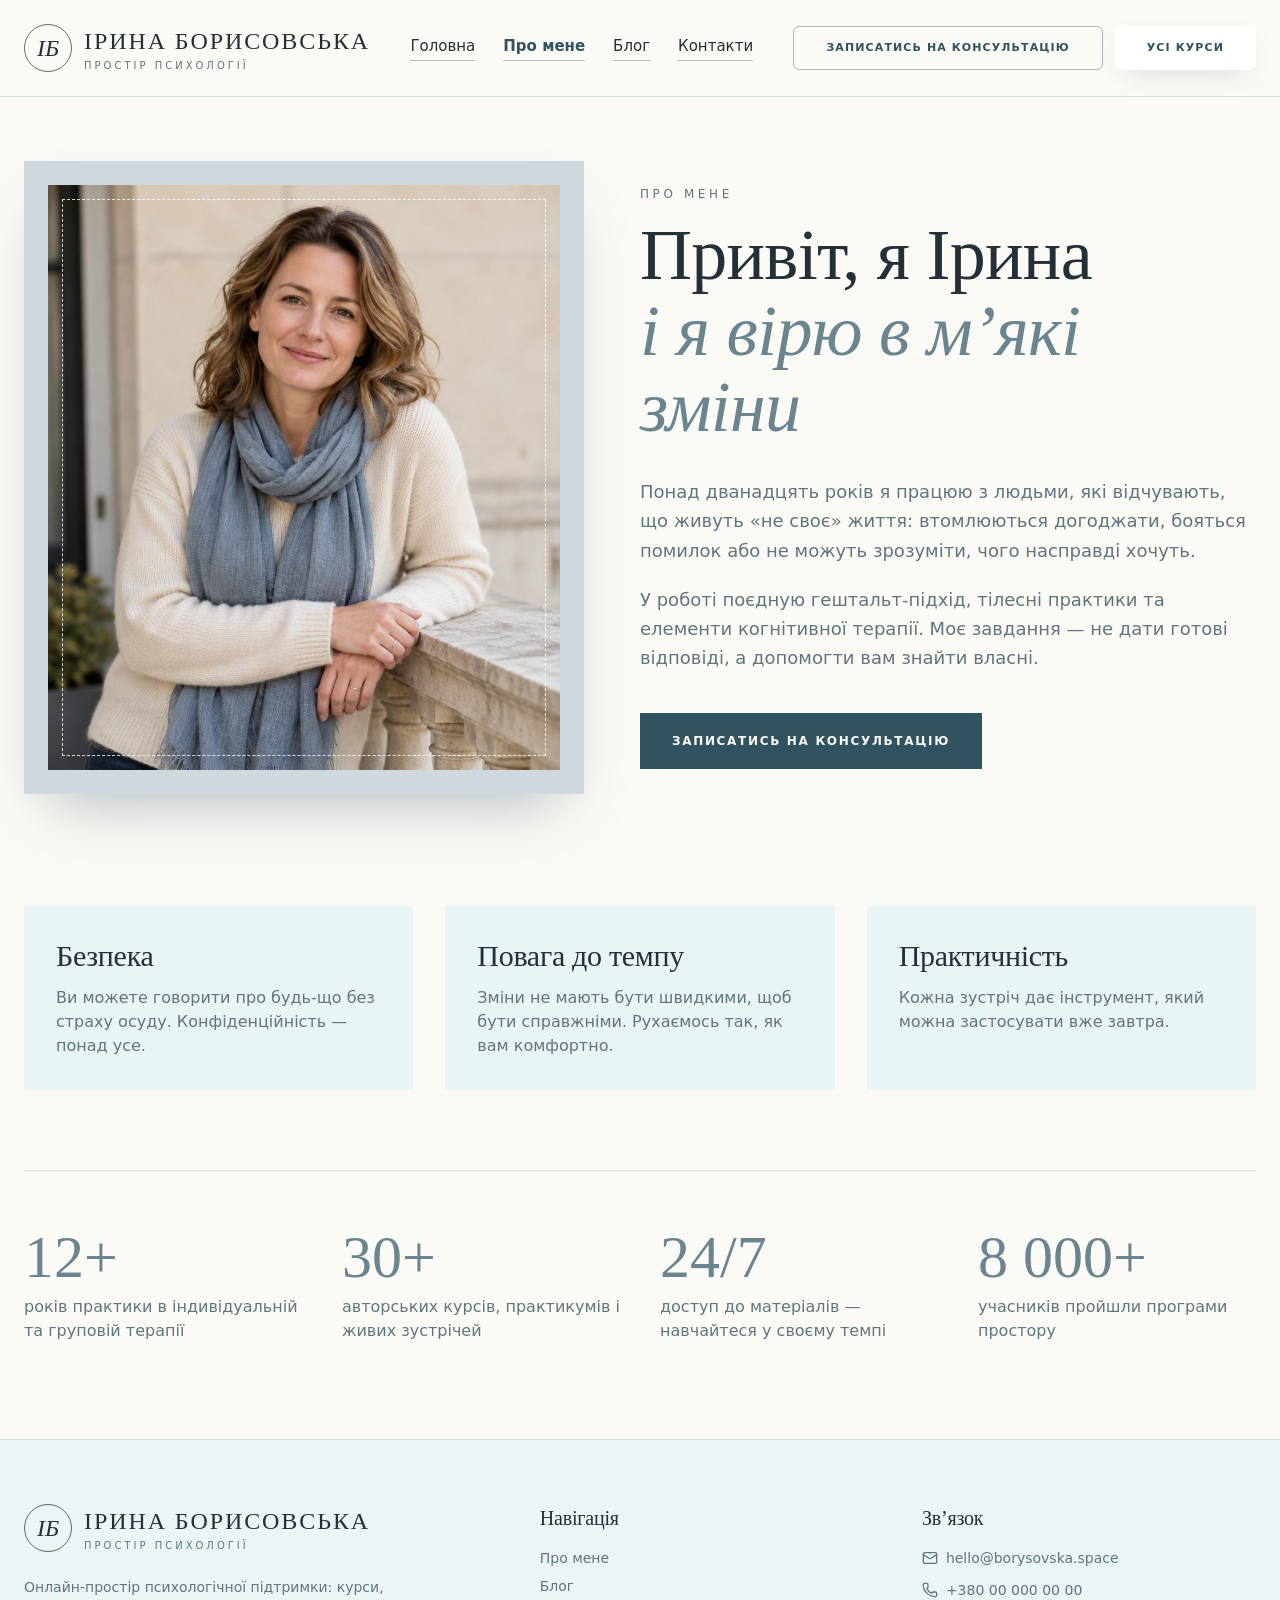
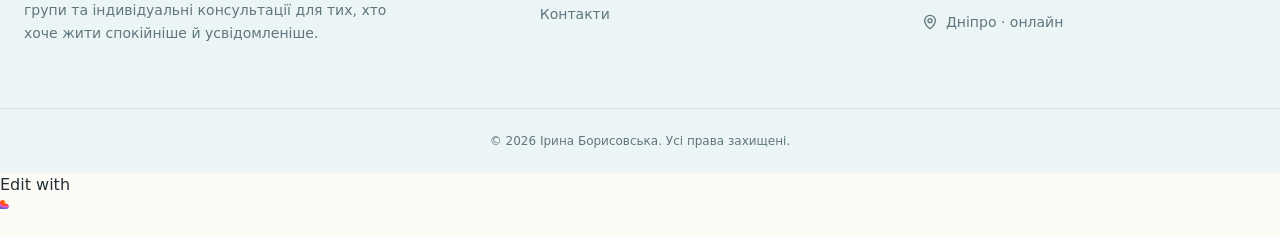
==== commit 51538856: "Update about.html" ====
--- a/about.html
+++ b/about.html
@@ -1,5 +1,35 @@
 <!DOCTYPE html><html><head><meta charset="utf-8"><meta name="download_date" content="2026-10-21T18:09:47.957Z"/><meta name="viewport" content="width=device-width, initial-scale=1"><link rel="preload" as="image" href="assets/portrait-DNn-qjuF.jpg"><link rel="stylesheet" href="../_external/fonts.googleapis.com/css2.family_Cormorant_Garamond_ital_wght_0_400_0_500_0_600_1_400_1_500_family_Manrope_wght_300_400_500_600_700_display_swap.css" data-precedence="default"><link rel="stylesheet" href="assets/styles-Bh0u7xH7.css" data-precedence="default"><title>Про мене — Ірина Борисовська, психологиня</title><meta name="description" content="Досвід, підхід і цінності психологині Ірини Борисовської."><meta property="og:title" content="Про мене — Ірина Борисовська"><meta property="og:description" content="Досвід, підхід і цінності психологині Ірини Борисовської."><meta property="og:type" content="profile"><meta name="twitter:card" content="summary_large_image"><link rel="modulepreload" href="https://misty-mindfulness-mountain.lovable.app/assets/index-BsLje7r7.js"><link rel="modulepreload" href="https://misty-mindfulness-mountain.lovable.app/assets/jsx-runtime-Cltr0gcK.js"><link rel="modulepreload" href="https://misty-mindfulness-mountain.lovable.app/assets/about-BgpJ6wwm.js"><link rel="modulepreload" href="https://misty-mindfulness-mountain.lovable.app/assets/portrait-TMvqg_kj.js"><link rel="preconnect" href="https://fonts.googleapis.com/"><link rel="preconnect" href="https://fonts.gstatic.com/" crossorigin="anonymous"><link rel="icon" href="https://misty-mindfulness-mountain.lovable.app/favicon.ico" type="image/x-icon">
 
+<script defer="" src="flock-11qk6ba.js" data-proxy-url="/~api/analytics"></script><script defer="" src="__l5e/events.b21a279f52bb8621.js" data-artifact-kind="dwl_content_hash" data-artifact-id="39d16ef8e5ed6724a8bb5e5854dbd79f53a7425c6f8d83c9bdc339c1a304b6ae" data-commit-sha="b0ce457ad7e0b3eb6d392d38732aab4c1e151fe0" data-context-token="v1.[base64].z72KzRRkF4hYSGcHoCr5lN2mV70c3Hfq_1fJgTt6fK0"></script><meta name="twitter:title" content="Про мене — Ірина Борисовська"><meta name="twitter:description" content="Досвід, підхід і цінності психологині Ірини Борисовської."><meta property="og:image" content="https://pub-bb2e103a32db4e198524a2e9ed8f35b4.r2.dev/lovp_3m0cnpbf208s7bzf4h71asb6eb/5d639b0de8f0262d4baa340f9b2f9a90_1792600245425.png"><meta name="twitter:image" content="https://pub-bb2e103a32db4e198524a2e9ed8f35b4.r2.dev/lovp_3m0cnpbf208s7bzf4h71asb6eb/5d639b0de8f0262d4baa340f9b2f9a90_1792600245425.png"></head><body><header class="relative z-30 border-b bg-background"><div class="mx-auto flex max-w-7xl items-center justify-between gap-6 px-6 py-6"><a class="group flex items-center gap-3 text-foreground" href="index.html"><span class="flex size-12 items-center justify-center rounded-full border border-foreground/70 font-display text-2xl italic">ІБ</span><span class="flex flex-col leading-none"><span class="whitespace-nowrap font-display text-xl uppercase tracking-[0.08em] md:text-2xl">Ірина Борисовська</span><span class="mt-1 text-[10px] uppercase tracking-[0.3em] text-muted-foreground">Простір психології</span></span></a><nav class="hidden items-center gap-7 text-[15px] lg:flex"><a class="nav-link whitespace-nowrap" href="index.html">Головна</a><a class="nav-link whitespace-nowrap text-primary font-semibold" href="." data-status="active" aria-current="page">Про мене</a><a class="nav-link whitespace-nowrap" href="blog.html">Блог</a><a class="nav-link whitespace-nowrap" href="contacts.html">Контакти</a></nav><div class="hidden items-center gap-3 xl:flex"><a class="inline-flex items-center justify-center gap-2 whitespace-nowrap cursor-pointer transition-colors focus-visible:outline-none focus-visible:ring-1 focus-visible:ring-ring disabled:pointer-events-none disabled:opacity-50 disabled:cursor-not-allowed [&amp;_svg]:pointer-events-none [&amp;_svg]:size-4 [&amp;_svg]:shrink-0 border border-primary/40 bg-transparent text-primary uppercase tracking-[0.1em] text-[11px] font-semibold hover:bg-card rounded-md px-8 h-11 leading-tight" href="contacts.html">Записатись на консультацію</a><a class="inline-flex items-center justify-center gap-2 whitespace-nowrap cursor-pointer transition-colors focus-visible:outline-none focus-visible:ring-1 focus-visible:ring-ring disabled:pointer-events-none disabled:opacity-50 disabled:cursor-not-allowed [&amp;_svg]:pointer-events-none [&amp;_svg]:size-4 [&amp;_svg]:shrink-0 bg-card text-primary uppercase tracking-[0.1em] text-[11px] font-semibold shadow-soft hover:bg-accent rounded-md px-8 h-11" href="courses.html">Усі курси</a><span class="ml-2 hidden size-10 2xl:flex items-center justify-center rounded-full border border-primary/30"><svg xmlns="http://www.w3.org/2000/svg" width="24" height="24" viewBox="0 0 24 24" fill="none" stroke="currentColor" stroke-width="2" stroke-linecap="round" stroke-linejoin="round" class="lucide lucide-shopping-bag size-4" aria-hidden="true"><path d="M16 10a4 4 0 0 1-8 0"></path><path d="M3.103 6.034h17.794"></path><path d="M3.4 5.467a2 2 0 0 0-.4 1.2V20a2 2 0 0 0 2 2h14a2 2 0 0 0 2-2V6.667a2 2 0 0 0-.4-1.2l-2-2.667A2 2 0 0 0 17 2H7a2 2 0 0 0-1.6.8z"></path></svg></span><span class="hidden size-10 items-center justify-center rounded-full border border-primary/30 2xl:flex"><svg xmlns="http://www.w3.org/2000/svg" width="24" height="24" viewBox="0 0 24 24" fill="none" stroke="currentColor" stroke-width="2" stroke-linecap="round" stroke-linejoin="round" class="lucide lucide-search size-4" aria-hidden="true"><path d="m21 21-4.34-4.34"></path><circle cx="11" cy="11" r="8"></circle></svg></span><span class="hidden size-10 items-center justify-center rounded-full border border-primary/30 text-sm 2xl:flex">UA</span></div><button type="button" aria-label="Меню" class="flex size-11 items-center justify-center rounded-full border border-primary/30 lg:hidden"><svg xmlns="http://www.w3.org/2000/svg" width="24" height="24" viewBox="0 0 24 24" fill="none" stroke="currentColor" stroke-width="2" stroke-linecap="round" stroke-linejoin="round" class="lucide lucide-menu size-5" aria-hidden="true"><path d="M4 5h16"></path><path d="M4 12h16"></path><path d="M4 19h16"></path></svg></button></div></header><main><!--$--><div class="mx-auto max-w-7xl px-6 pt-16"><div class="grid items-center gap-14 lg:grid-cols-[1fr_1.1fr]"><div class="bg-frame p-6 shadow-lift"><div class="dashed-frame"><img src="assets/portrait-DNn-qjuF.jpg" alt="Ірина Борисовська" width="896" height="1024" class="aspect-[7/8] w-full object-cover"></div></div><div><p class="text-xs uppercase tracking-[0.3em] text-muted-foreground">Про мене</p><h1 class="mt-4 text-5xl leading-[1.05] md:text-7xl">Привіт, я Ірина<span class="block italic text-ink">і я вірю в м’які зміни</span></h1><div class="mt-8 space-y-5 text-lg leading-relaxed text-muted-foreground"><p>Понад дванадцять років я працюю з людьми, які відчувають, що живуть «не своє» життя: втомлюються догоджати, бояться помилок або не можуть зрозуміти, чого насправді хочуть.</p><p>У роботі поєдную гештальт-підхід, тілесні практики та елементи когнітивної терапії. Моє завдання — не дати готові відповіді, а допомогти вам знайти власні.</p></div><a class="inline-flex items-center justify-center gap-2 whitespace-nowrap cursor-pointer transition-colors focus-visible:outline-none focus-visible:ring-1 focus-visible:ring-ring disabled:pointer-events-none disabled:opacity-50 disabled:cursor-not-allowed [&amp;_svg]:pointer-events-none [&amp;_svg]:size-4 [&amp;_svg]:shrink-0 rounded-none bg-primary text-primary-foreground uppercase tracking-[0.14em] text-xs font-semibold hover:bg-primary/90 h-14 px-8 mt-10" href="contacts.html">Записатись на консультацію</a></div></div><section class="mt-28 grid gap-8 md:grid-cols-3"><div class="bg-secondary/70 p-8"><h2 class="text-3xl">Безпека</h2><p class="mt-3 text-muted-foreground">Ви можете говорити про будь-що без страху осуду. Конфіденційність — понад усе.</p></div><div class="bg-secondary/70 p-8"><h2 class="text-3xl">Повага до темпу</h2><p class="mt-3 text-muted-foreground">Зміни не мають бути швидкими, щоб бути справжніми. Рухаємось так, як вам комфортно.</p></div><div class="bg-secondary/70 p-8"><h2 class="text-3xl">Практичність</h2><p class="mt-3 text-muted-foreground">Кожна зустріч дає інструмент, який можна застосувати вже завтра.</p></div></section><section class="mt-20 grid gap-10 border-t pt-14 sm:grid-cols-2 lg:grid-cols-4"><div><div class="font-display text-6xl text-ink">12+</div><p class="mt-2 text-muted-foreground">років практики в індивідуальній та груповій терапії</p></div><div><div class="font-display text-6xl text-ink">30+</div><p class="mt-2 text-muted-foreground">авторських курсів, практикумів і живих зустрічей</p></div><div><div class="font-display text-6xl text-ink">24/7</div><p class="mt-2 text-muted-foreground">доступ до матеріалів — навчайтеся у своєму темпі</p></div><div><div class="font-display text-6xl text-ink">8 000+</div><p class="mt-2 text-muted-foreground">учасників пройшли програми простору</p></div></section></div><script>(function(a,f){let l;try{l=JSON.parse(sessionStorage.getItem(a)||"{}")}catch{return}const n=l?.[f||history.state?.__TSR_key];let c=!1;for(const t in n){const e=n[t],o=e?.scrollX,s=e?.scrollY;if(Number.isFinite(o)&&Number.isFinite(s)){if(t==="window")scrollTo(o,s),c=!0;else if(t)try{const r=document.querySelector(t);r&&(r.scrollLeft=o,r.scrollTop=s)}catch{}}}if(c)return;const i=location.hash.slice(1);if(i){const t=history.state?.__hashScrollIntoViewOptions??!0;if(t){const e=document.getElementById(i);e&&e.scrollIntoView(t)}return}scrollTo(0,0)})("tsr-scroll-restoration-v1_3");document.currentScript.remove()</script><!--/$--></main><footer class="mt-24 border-t bg-secondary/60"><div class="mx-auto grid max-w-7xl gap-12 px-6 py-16 md:grid-cols-[1.4fr_1fr_1fr]"><div><a class="group flex items-center gap-3 text-foreground" href="index.html"><span class="flex size-12 items-center justify-center rounded-full border border-foreground/70 font-display text-2xl italic">ІБ</span><span class="flex flex-col leading-none"><span class="whitespace-nowrap font-display text-xl uppercase tracking-[0.08em] md:text-2xl">Ірина Борисовська</span><span class="mt-1 text-[10px] uppercase tracking-[0.3em] text-muted-foreground">Простір психології</span></span></a><p class="mt-6 max-w-sm text-sm leading-relaxed text-muted-foreground">Онлайн-простір психологічної підтримки: курси, групи та індивідуальні консультації для тих, хто хоче жити спокійніше й усвідомленіше.</p></div><div><h4 class="text-xl">Навігація</h4><ul class="mt-4 space-y-2 text-sm text-muted-foreground"><li><a class="hover:text-primary active" href="." data-status="active" aria-current="page">Про мене</a></li><li><a class="hover:text-primary" href="blog.html">Блог</a></li><li><a class="hover:text-primary" href="contacts.html">Контакти</a></li></ul></div><div><h4 class="text-xl">Зв’язок</h4><ul class="mt-4 space-y-3 text-sm text-muted-foreground"><li class="flex items-center gap-2"><svg xmlns="http://www.w3.org/2000/svg" width="24" height="24" viewBox="0 0 24 24" fill="none" stroke="currentColor" stroke-width="2" stroke-linecap="round" stroke-linejoin="round" class="lucide lucide-mail size-4" aria-hidden="true"><path d="m22 7-8.991 5.727a2 2 0 0 1-2.009 0L2 7"></path><rect x="2" y="4" width="20" height="16" rx="2"></rect></svg>hello@borysovska.space</li><li class="flex items-center gap-2"><svg xmlns="http://www.w3.org/2000/svg" width="24" height="24" viewBox="0 0 24 24" fill="none" stroke="currentColor" stroke-width="2" stroke-linecap="round" stroke-linejoin="round" class="lucide lucide-phone size-4" aria-hidden="true"><path d="M13.832 16.568a1 1 0 0 0 1.213-.303l.355-.465A2 2 0 0 1 17 15h3a2 2 0 0 1 2 2v3a2 2 0 0 1-2 2A18 18 0 0 1 2 4a2 2 0 0 1 2-2h3a2 2 0 0 1 2 2v3a2 2 0 0 1-.8 1.6l-.468.351a1 1 0 0 0-.292 1.233 14 14 0 0 0 6.392 6.384"></path></svg>+380 00 000 00 00</li><li class="flex items-center gap-2"><svg xmlns="http://www.w3.org/2000/svg" width="24" height="24" viewBox="0 0 24 24" fill="none" stroke="currentColor" stroke-width="2" stroke-linecap="round" stroke-linejoin="round" class="lucide lucide-map-pin size-4" aria-hidden="true"><path d="M20 10c0 4.993-5.539 10.193-7.399 11.799a1 1 0 0 1-1.202 0C9.539 20.193 4 14.993 4 10a8 8 0 0 1 16 0"></path><circle cx="12" cy="10" r="3"></circle></svg>Дніпро · онлайн</li></ul></div></div><div class="border-t py-6 text-center text-xs text-muted-foreground">© <!-- -->2026<!-- --> <!-- -->Ірина Борисовська<!-- -->. Усі права захищені.</div></footer><section aria-label="Notifications alt+T" tabindex="-1" aria-live="polite" aria-relevant="additions text" aria-atomic="false"></section><script data-tsr-stream-part="">(self.$R=self.$R||{})["tsr"]=[];self.$_TSR={h(){this.hydrated=!0,this.c()},e(){this.streamEnded=!0,this.c()},c(){this.hydrated&&this.streamEnded&&(delete self.$_TSR,delete self.$R.tsr)},p(e){this.initialized?e():this.buffer.push(e)},buffer:[]};$_TSR.router=($R=>$R[0]={manifest:$R[1]={routes:$R[2]={__root__:$R[3]={preloads:$R[4]=["/assets/index-BsLje7r7.js","/assets/jsx-runtime-Cltr0gcK.js"],scripts:$R[5]=[$R[6]={attrs:$R[7]={type:"module",async:!0,src:"/assets/index-BsLje7r7.js"}}]},"/about":$R[8]={preloads:$R[9]=["/assets/about-BgpJ6wwm.js","/assets/portrait-TMvqg_kj.js"]}}},matches:$R[10]=[$R[11]={i:"__root__�",u:1792606221309,s:"success",ssr:!0},$R[12]={i:"�about�about",u:1792606221309,s:"success",ssr:!0}]})($R["tsr"]);$_TSR.e();{let s=document.currentScript,p;while((p=s.previousElementSibling)&&p.hasAttribute('data-tsr-stream-part'))p.remove();s.remove()}</script><script type="module" async="" src="assets/index-BsLje7r7.js"></script><script>document.currentScript.remove();/*$tsr-stream-boundary*/</script>
+<aside id="lovable-badge" role="complementary" dir="ltr" lang="en" aria-label="Edit with Lovable">
+	<a id="lovable-badge-cta" target="_blank" href="https://lovable.dev/projects/lovp_3m0cnpbf208s7bzf4h71asb6eb" rel="noopener nofollow" aria-label="Edit with Lovable">
+		<span id="lovable-badge-text">Edit with</span>
+		<span id="lovable-badge-logo"><svg xmlns="http://www.w3.org/2000/svg" width="52" height="16" fill="none" viewBox="0 0 52 16">
+  <path fill="#FCFBF8" fill-rule="evenodd" d="M20.318 5.25c.643 0 1.206.14 1.69.418a2.81 2.81 0 0 1 1.118 1.191c.266.513.4 1.115.4 1.807s-.134 1.296-.4 1.812a2.81 2.81 0 0 1-1.118 1.193c-.484.278-1.047.418-1.69.418s-1.208-.14-1.695-.418a2.85 2.85 0 0 1-1.125-1.193c-.262-.516-.393-1.12-.393-1.812s.131-1.294.393-1.807a2.848 2.848 0 0 1 1.125-1.191c.487-.279 1.052-.418 1.695-.418Zm0 1.425c-.27 0-.504.076-.7.228-.193.147-.34.37-.443.67-.102.295-.153.66-.153 1.093 0 .435.05.801.153 1.1.102.3.25.524.443.676.196.147.43.22.7.22.27 0 .502-.073.694-.22.193-.152.341-.375.443-.67.103-.299.153-.667.153-1.106 0-.65-.112-1.145-.337-1.481a1.08 1.08 0 0 0-.953-.51ZM32.7 5.25c.61 0 1.127.1 1.549.3.422.197.74.48.953.849.217.368.325.809.325 1.32v2.704c0 .29.02.562.062.812.044.245.108.4.19.466V12h-1.935a5.895 5.895 0 0 1-.105-.684 7.745 7.745 0 0 1-.02-.228 2.293 2.293 0 0 1-.151.203c-.205.242-.47.437-.793.584-.32.143-.685.215-1.094.215-.406 0-.77-.08-1.094-.24a1.845 1.845 0 0 1-.756-.682 1.984 1.984 0 0 1-.27-1.045c0-.606.178-1.069.535-1.388.356-.324.87-.534 1.542-.633l1.125-.16c.225-.032.403-.074.534-.123a.622.622 0 0 0 .288-.196.549.549 0 0 0 .093-.327.65.65 0 0 0-.11-.367.702.702 0 0 0-.32-.27c-.14-.07-.31-.105-.51-.105-.32 0-.576.083-.768.251-.193.164-.298.39-.314.676h-1.923c.016-.434.147-.82.393-1.155.25-.34.596-.604 1.039-.792.442-.189.954-.283 1.535-.283Zm.99 3.498a.98.98 0 0 1-.215.14 2.49 2.49 0 0 1-.584.178l-.473.092c-.315.061-.553.156-.713.283-.155.127-.233.305-.233.534 0 .23.084.412.252.547.168.135.383.203.645.203s.494-.058.694-.173c.201-.118.355-.282.461-.49.11-.21.166-.448.166-.714v-.6Zm4.526-2.375c.065-.125.138-.243.221-.349.197-.25.437-.44.719-.571.282-.135.6-.203.952-.203.528 0 .988.138 1.377.412.389.275.688.67.896 1.186.21.512.314 1.12.314 1.824 0 .7-.107 1.309-.32 1.825-.213.512-.518.906-.915 1.18-.393.275-.854.412-1.383.412-.352 0-.667-.062-.946-.184a1.832 1.832 0 0 1-.7-.554 2.2 2.2 0 0 1-.234-.383V12h-1.843V3h1.862v3.373Zm1.284.296c-.274 0-.51.085-.707.253-.192.163-.338.397-.436.7a3.376 3.376 0 0 0-.148 1.05c0 .406.05.759.148 1.058.098.299.243.53.436.694.197.164.433.246.707.246.279 0 .512-.082.7-.246.193-.164.336-.395.43-.694.099-.3.148-.652.148-1.058 0-.405-.05-.757-.147-1.056-.095-.299-.238-.53-.43-.694a1.015 1.015 0 0 0-.7-.253Zm9.416-1.419c.602 0 1.136.131 1.604.393.466.262.829.643 1.086 1.143.263.5.394 1.097.394 1.794 0 .25-.002.449-.006.596H47.51c.018.288.071.538.164.75a1.3 1.3 0 0 0 .491.596c.214.13.465.196.757.196.319 0 .583-.082.792-.246.209-.167.34-.403.393-.706h1.862a2.48 2.48 0 0 1-.485 1.235 2.54 2.54 0 0 1-1.051.805c-.439.188-.949.283-1.53.283-.655 0-1.225-.125-1.708-.375a2.672 2.672 0 0 1-1.13-1.143c-.267-.508-.4-1.137-.4-1.887 0-.712.14-1.327.418-1.843a2.86 2.86 0 0 1 1.155-1.186c.491-.27 1.051-.405 1.678-.405Zm-.044 1.345c-.274 0-.516.068-.725.203a1.29 1.29 0 0 0-.479.59 2.045 2.045 0 0 0-.132.498h2.562a1.873 1.873 0 0 0-.138-.602 1.061 1.061 0 0 0-.418-.516 1.243 1.243 0 0 0-.67-.173Z" clip-rule="evenodd"></path>
+  <path fill="#FCFBF8" d="m26.605 9.995 1.342-4.566h1.924L27.628 12h-2.07l-2.33-6.57h1.98l1.397 4.565Zm-13.013.143h2.256c1.632 0 1.421 1.837 1.418 1.861h-5.603V3h1.93v7.138Zm31.516 1.861h-1.862V3h1.862v8.999Z"></path>
+  <path fill="url(#a)" fill-rule="evenodd" d="M2.7 3c1.492 0 2.7 1.192 2.7 2.663v1.012h.9c1.49 0 2.7 1.192 2.7 2.662S7.791 12 6.3 12H0V5.663C0 4.193 1.209 3 2.7 3Z" clip-rule="evenodd"></path>
+  <defs>
+    <radialGradient id="a" cx="0" cy="0" r="1" gradientTransform="matrix(-1.54236 7.07838 -10.231 -2.15602 4.627 5.022)" gradientUnits="userSpaceOnUse">
+      <stop offset=".106" stop-color="#FE7B02"></stop>
+      <stop offset=".394" stop-color="#FE3F21"></stop>
+      <stop offset=".608" stop-color="#F858BC"></stop>
+      <stop offset=".929" stop-color="#575ECF"></stop>
+    </radialGradient>
+  </defs>
+</svg>
+
+</span>
+	</a>
+	
+	<span id="lovable-badge-divider" aria-hidden="true"></span>
+	
+	<button id="lovable-badge-close" aria-label="Dismiss" title="Dismiss" type="button">
+		<svg xmlns="http://www.w3.org/2000/svg" width="16" height="16" fill="none" viewBox="0 0 16 16" aria-hidden="true">
+			<path d="M10.646 4.646a.5.5 0 1 1 .707.708L8.707 8l2.646 2.646a.5.5 0 1 1-.707.707L8 8.707l-2.646 2.646a.5.5 0 1 1-.708-.707L7.293 8 4.646 5.354a.5.5 0 1 1 .708-.708L8 7.293l2.646-2.647Z"></path>
+		</svg>
+	</button>
+</aside>
+<script>
 	(() => {
 		if (window.self !== window.top || navigator.userAgent.includes('puppeteer')) {
 			const badge = document.querySelector('#lovable-badge');
